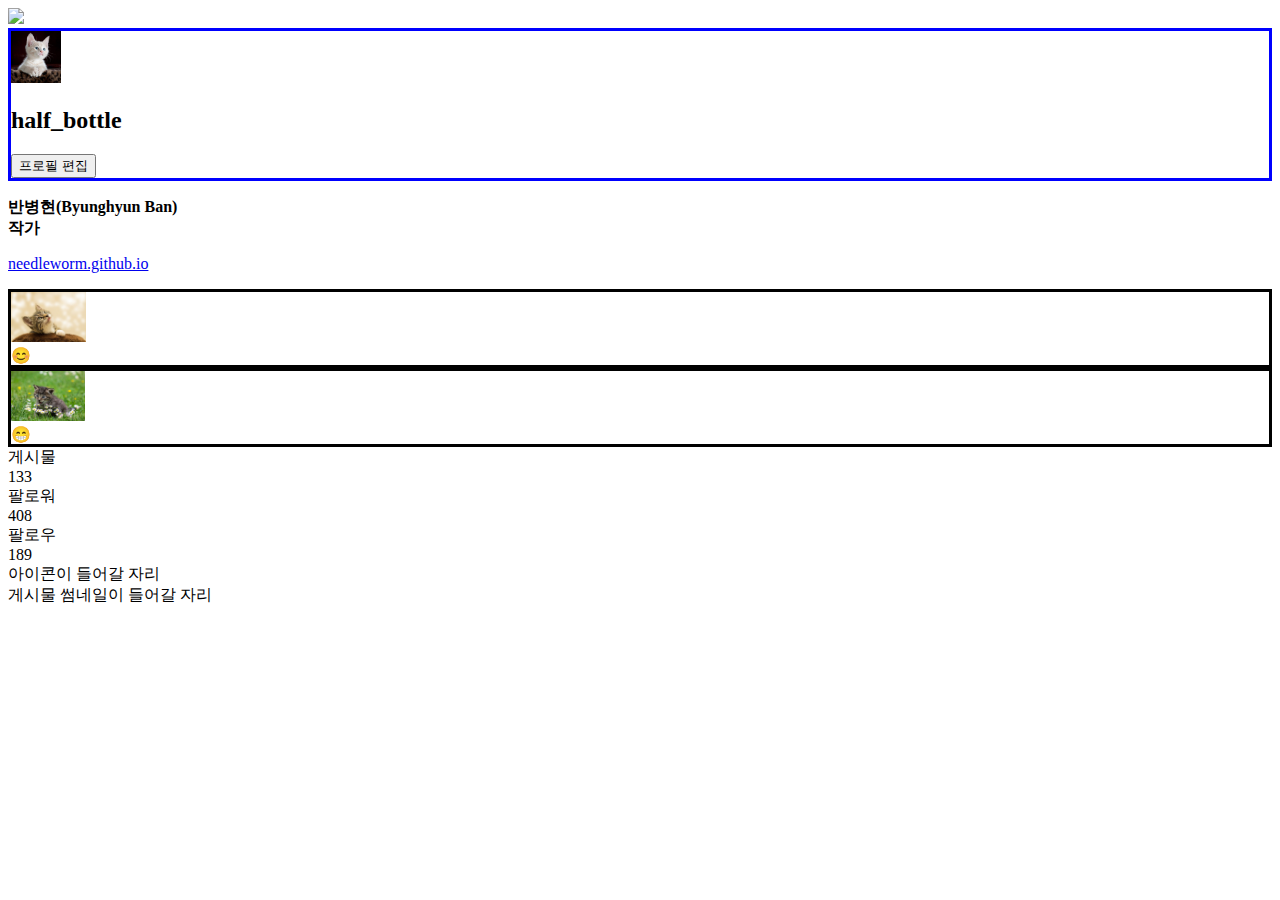
==== index.html @ 4adebb97 "style.css 추가" ====
<!DOCTYPE html>
<html lang="en">
<head>
    <meta charset="UTF-8">
    <meta http-equiv="X-UA-Compatible" content="IE=edge">
    <meta name="viewport" content="width=device-width, initial-scale=1.0">
    <link href = "style.css" rel="stylesheet">
    <title>Document</title>
</head>
<body>
    <div>
        <img src="https://www.booksr.co.kr/wp-content/uploads/2022/02/mainlogo.png"/>
    </div>
    <div id="profile">
        <img src="image/profile.jpg" width="50px"/>
        <div>
            <h2>half_bottle </h2>
            <button>프로필 편집 </button>
        </div>
    </div>
    
    <div>
        <p>
        <strong>
        반병현(Byunghyun Ban) </br>
        작가  
        </strong>
        </p>
        <p>
            <a href="https://needleworm.github.io">needleworm.github.io</a>
        </p> 
    </div>
    
    <div>
        <div class="highlight">
            <div>
                <img src="image/hl 1.jpg" height="50px"/>
            </div>
            <div>
                😊
            </div>
        </div>

        <div class="highlight">
            <div>
                <img src="image/hl 2.jpg" height="50px"/>
            </div>
            <div>
                😁
            </div>
        </div>
    </div>

    <div>
        <div>
            게시물 </br>
            133
        </div>
        <div>
            팔로워 </br>
            408
        </div>
        <div>
            팔로우 </br>
            189
        </div>
    </div>

    <div>아이콘이 들어갈 자리</div>
    <div>게시물 썸네일이 들어갈 자리</div>

</body>
</html>
---- style.css ----
<style>
    h2 {
        color:red;
    }
    .highlight {
        border:solid;
    }
    #profile {
        border:solid;
        border-color:blue;
    }
</style>
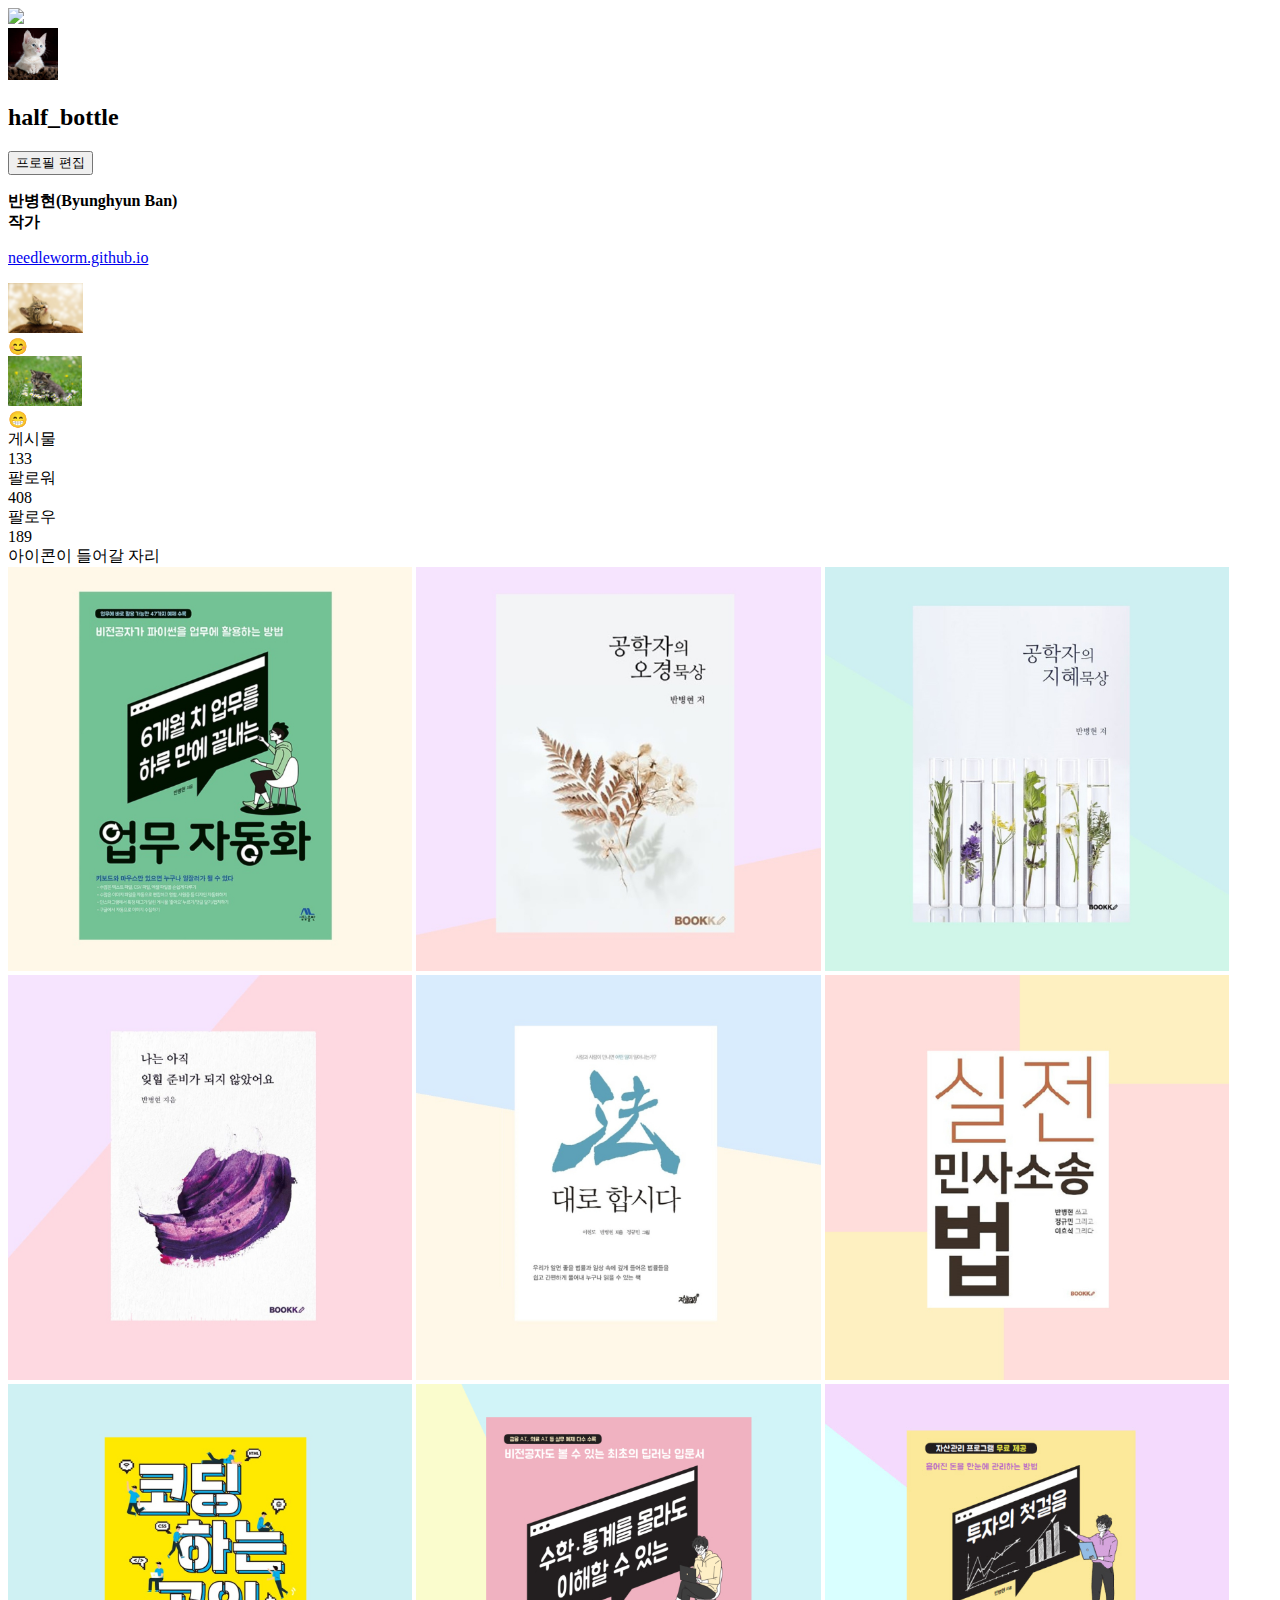
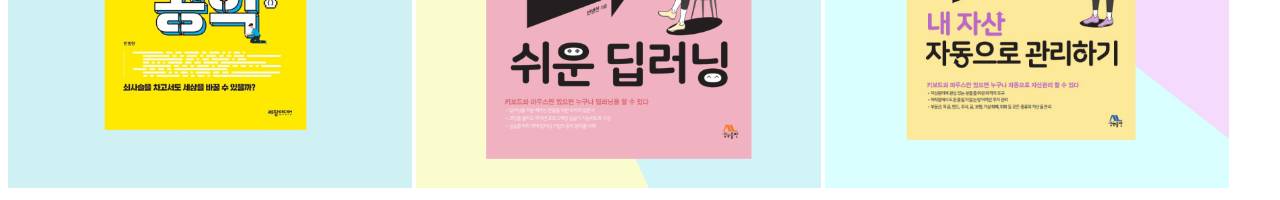
==== commit 311328a9: "thumbnails image" ====
--- a/index.html
+++ b/index.html
@@ -4,14 +4,13 @@
     <meta charset="UTF-8">
     <meta http-equiv="X-UA-Compatible" content="IE=edge">
     <meta name="viewport" content="width=device-width, initial-scale=1.0">
-    <link href = "style.css" rel="stylesheet">
     <title>Document</title>
 </head>
 <body>
     <div>
         <img src="https://www.booksr.co.kr/wp-content/uploads/2022/02/mainlogo.png"/>
     </div>
-    <div id="profile">
+    <div>
         <img src="image/profile.jpg" width="50px"/>
         <div>
             <h2>half_bottle </h2>
@@ -32,7 +31,7 @@
     </div>
     
     <div>
-        <div class="highlight">
+        <div>
             <div>
                 <img src="image/hl 1.jpg" height="50px"/>
             </div>
@@ -41,7 +40,7 @@
             </div>
         </div>
 
-        <div class="highlight">
+        <div>
             <div>
                 <img src="image/hl 2.jpg" height="50px"/>
             </div>
@@ -67,7 +66,17 @@
     </div>
 
     <div>아이콘이 들어갈 자리</div>
-    <div>게시물 썸네일이 들어갈 자리</div>
+    <div>
+        <img src="image/thumbnails/1.jpg" width = "32%"/>
+        <img src="image/thumbnails/2.jpg" width = "32%"/>
+        <img src="image/thumbnails/3.jpg" width = "32%"/>
+        <img src="image/thumbnails/4.jpg" width = "32%"/>
+        <img src="image/thumbnails/5.jpg" width = "32%"/>
+        <img src="image/thumbnails/6.jpg" width = "32%"/>
+        <img src="image/thumbnails/7.jpg" width = "32%"/>
+        <img src="image/thumbnails/8.jpg" width = "32%"/>
+        <img src="image/thumbnails/9.jpg" width = "32%"/>
+    </div>
 
 </body>
 </html>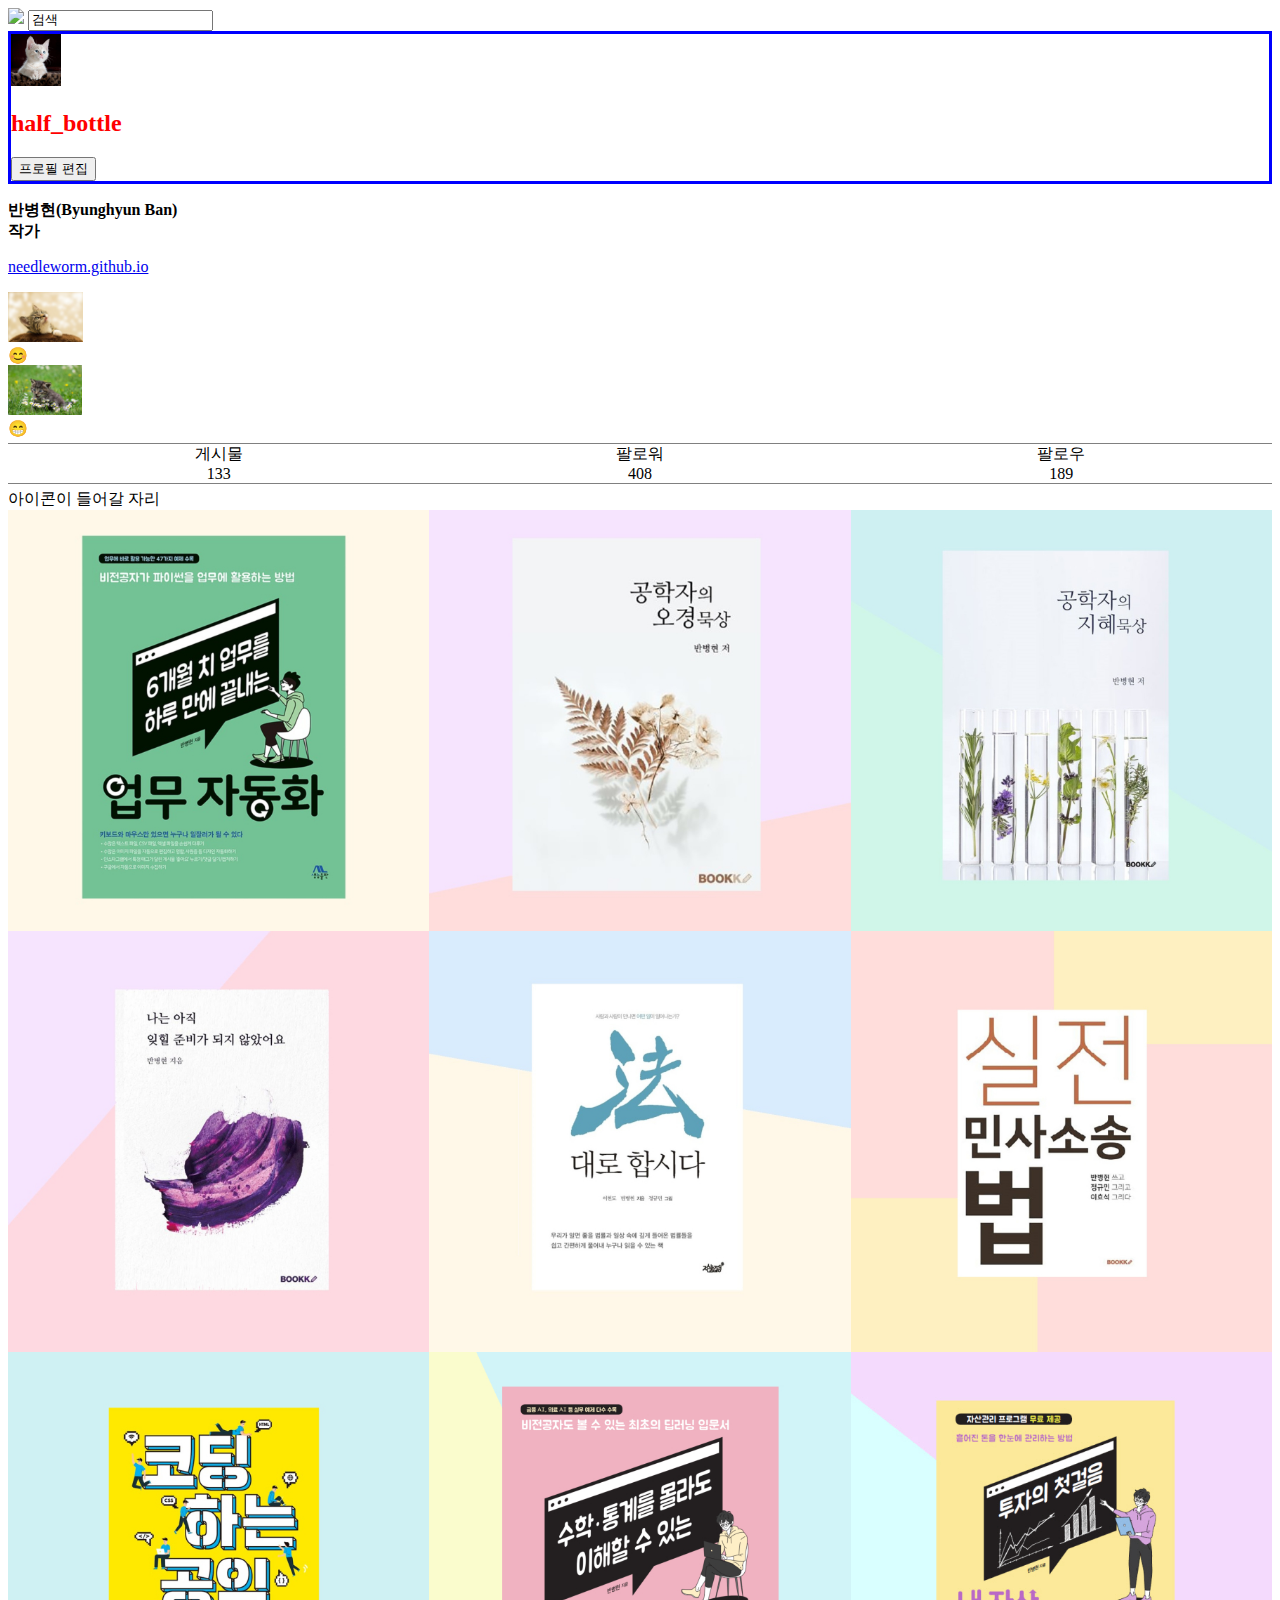
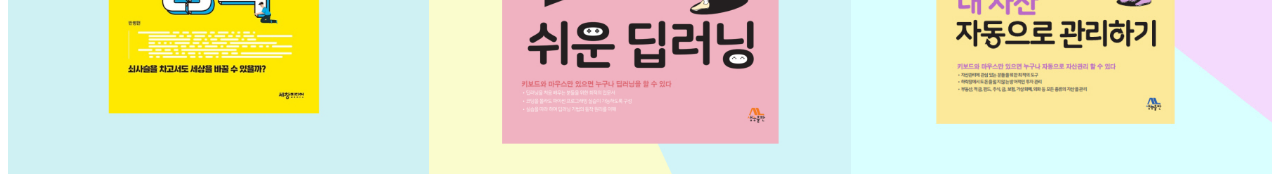
==== commit de9c1831: "css style 1" ====
--- a/index.html
+++ b/index.html
@@ -4,13 +4,15 @@
     <meta charset="UTF-8">
     <meta http-equiv="X-UA-Compatible" content="IE=edge">
     <meta name="viewport" content="width=device-width, initial-scale=1.0">
+    <link href="style.css" rel="stylesheet">
     <title>Document</title>
 </head>
 <body>
     <div>
         <img src="https://www.booksr.co.kr/wp-content/uploads/2022/02/mainlogo.png"/>
+        <input type="search" value="검색"/>
     </div>
-    <div>
+    <div id="profile">
         <img src="image/profile.jpg" width="50px"/>
         <div>
             <h2>half_bottle </h2>
@@ -50,16 +52,16 @@
         </div>
     </div>
 
-    <div>
-        <div>
+    <div id = "stat_bar">
+        <div class="stat">
             게시물 </br>
             133
         </div>
-        <div>
+        <div class="stat">
             팔로워 </br>
             408
         </div>
-        <div>
+        <div class="stat">
             팔로우 </br>
             189
         </div>
@@ -67,15 +69,21 @@
 
     <div>아이콘이 들어갈 자리</div>
     <div>
-        <img src="image/thumbnails/1.jpg" width = "32%"/>
-        <img src="image/thumbnails/2.jpg" width = "32%"/>
-        <img src="image/thumbnails/3.jpg" width = "32%"/>
-        <img src="image/thumbnails/4.jpg" width = "32%"/>
-        <img src="image/thumbnails/5.jpg" width = "32%"/>
-        <img src="image/thumbnails/6.jpg" width = "32%"/>
-        <img src="image/thumbnails/7.jpg" width = "32%"/>
-        <img src="image/thumbnails/8.jpg" width = "32%"/>
-        <img src="image/thumbnails/9.jpg" width = "32%"/>
+        <div class="thumbnail_grid">
+            <img src="image/thumbnails/1.jpg" class="thumbnail"/>
+            <img src="image/thumbnails/2.jpg" class="thumbnail"/>
+            <img src="image/thumbnails/3.jpg" class="thumbnail"/>
+        </div>
+        <div class="thumbnail_grid">
+            <img src="image/thumbnails/4.jpg" class="thumbnail"/>
+            <img src="image/thumbnails/5.jpg" class="thumbnail"/>
+            <img src="image/thumbnails/6.jpg" class="thumbnail"/>
+        </div>
+        <div class="thumbnail_grid">
+            <img src="image/thumbnails/7.jpg" class="thumbnail"/>
+            <img src="image/thumbnails/8.jpg" class="thumbnail"/>
+            <img src="image/thumbnails/9.jpg" class="thumbnail"/>
+        </div>
     </div>
 
 </body>
--- a/style.css
+++ b/style.css
@@ -0,0 +1,32 @@
+h2 {
+    color:red;
+}
+.highlight {
+    border:solid;
+}
+#profile {
+    border:solid;
+    border-color:blue;
+}
+.thumbnail_grid {
+    display:grid;
+    grid-template-columns: 1fr 1fr 1fr;
+}
+.thumbnail {
+    width: 100%;
+}
+
+#stat_bar {
+    display:grid;
+    grid-template-columns: 1fr 1fr 1fr;
+
+    border-top: 1px solid gray;
+    border-bottom: 1px solid gray;
+
+    margin-bottom: 5px;
+    margin-top: 5px;
+}
+
+.stat {
+    text-align: center;
+}
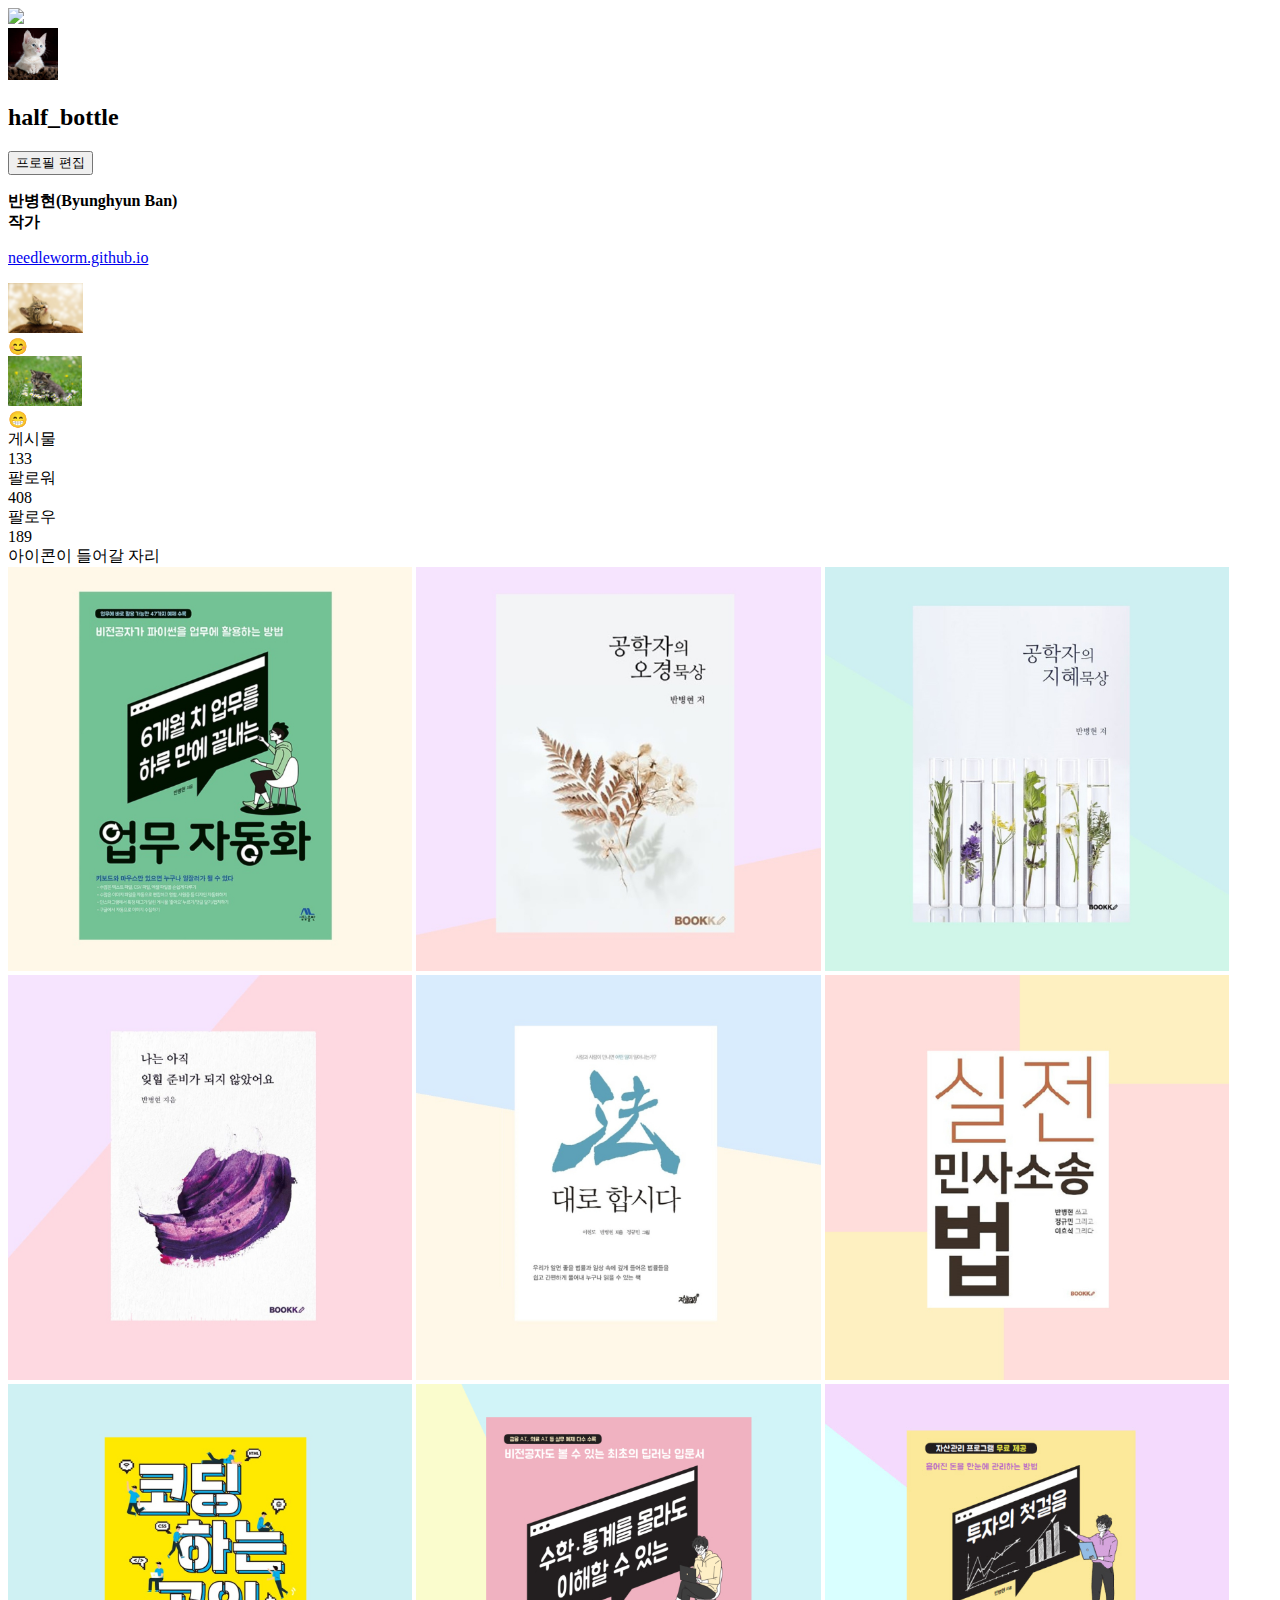
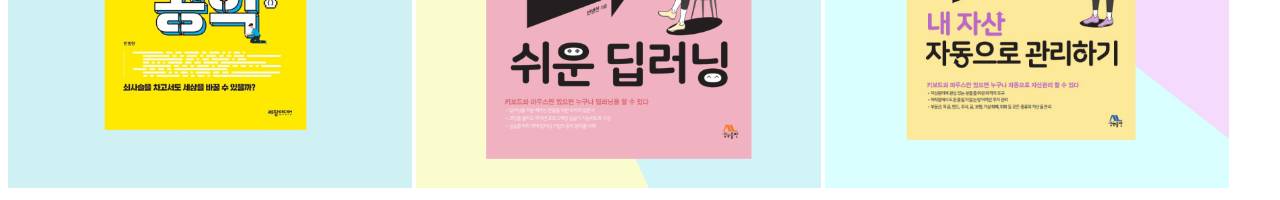
==== commit a6b9cd9e: "sync commnet" ====
--- a/index.html
+++ b/index.html
@@ -4,15 +4,13 @@
     <meta charset="UTF-8">
     <meta http-equiv="X-UA-Compatible" content="IE=edge">
     <meta name="viewport" content="width=device-width, initial-scale=1.0">
-    <link href="style.css" rel="stylesheet">
     <title>Document</title>
 </head>
 <body>
     <div>
         <img src="https://www.booksr.co.kr/wp-content/uploads/2022/02/mainlogo.png"/>
-        <input type="search" value="검색"/>
     </div>
-    <div id="profile">
+    <div>
         <img src="image/profile.jpg" width="50px"/>
         <div>
             <h2>half_bottle </h2>
@@ -29,7 +27,6 @@
         </p>
         <p>
             <a href="https://needleworm.github.io">needleworm.github.io</a>
-        </p> 
     </div>
     
     <div>
@@ -52,16 +49,16 @@
         </div>
     </div>
 
-    <div id = "stat_bar">
-        <div class="stat">
+    <div>
+        <div>
             게시물 </br>
             133
         </div>
-        <div class="stat">
+        <div>
             팔로워 </br>
             408
         </div>
-        <div class="stat">
+        <div>
             팔로우 </br>
             189
         </div>
@@ -69,21 +66,15 @@
 
     <div>아이콘이 들어갈 자리</div>
     <div>
-        <div class="thumbnail_grid">
-            <img src="image/thumbnails/1.jpg" class="thumbnail"/>
-            <img src="image/thumbnails/2.jpg" class="thumbnail"/>
-            <img src="image/thumbnails/3.jpg" class="thumbnail"/>
-        </div>
-        <div class="thumbnail_grid">
-            <img src="image/thumbnails/4.jpg" class="thumbnail"/>
-            <img src="image/thumbnails/5.jpg" class="thumbnail"/>
-            <img src="image/thumbnails/6.jpg" class="thumbnail"/>
-        </div>
-        <div class="thumbnail_grid">
-            <img src="image/thumbnails/7.jpg" class="thumbnail"/>
-            <img src="image/thumbnails/8.jpg" class="thumbnail"/>
-            <img src="image/thumbnails/9.jpg" class="thumbnail"/>
-        </div>
+        <img src="image/thumbnails/1.jpg" width = "32%"/>
+        <img src="image/thumbnails/2.jpg" width = "32%"/>
+        <img src="image/thumbnails/3.jpg" width = "32%"/>
+        <img src="image/thumbnails/4.jpg" width = "32%"/>
+        <img src="image/thumbnails/5.jpg" width = "32%"/>
+        <img src="image/thumbnails/6.jpg" width = "32%"/>
+        <img src="image/thumbnails/7.jpg" width = "32%"/>
+        <img src="image/thumbnails/8.jpg" width = "32%"/>
+        <img src="image/thumbnails/9.jpg" width = "32%"/>
     </div>
 
 </body>
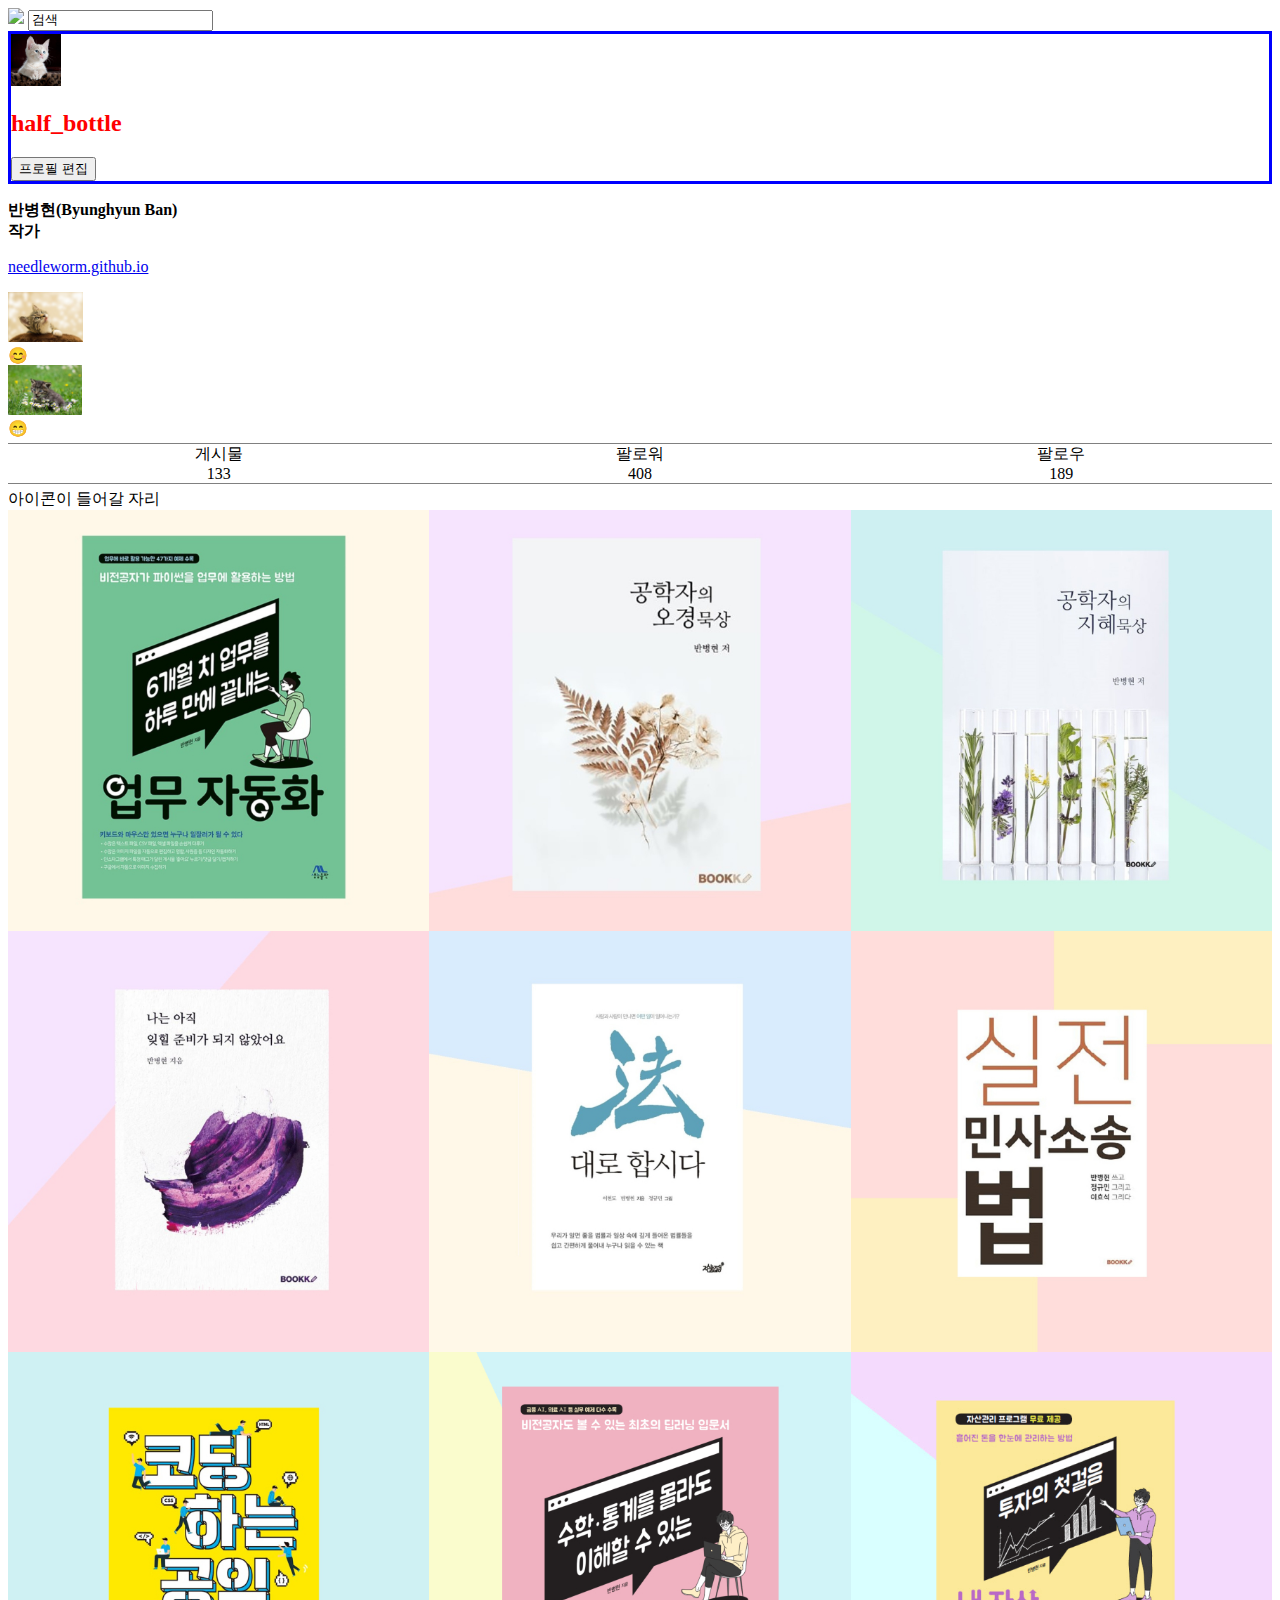
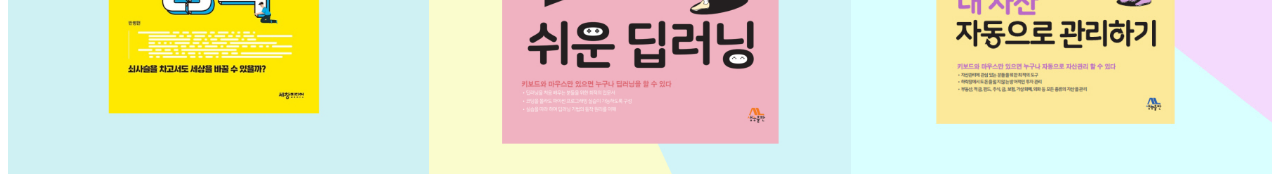
==== commit 0b3504c5: "Merge branch 'master' of https://github.com/maxwell0212/mrBan_insta" ====
--- a/index.html
+++ b/index.html
@@ -4,13 +4,15 @@
     <meta charset="UTF-8">
     <meta http-equiv="X-UA-Compatible" content="IE=edge">
     <meta name="viewport" content="width=device-width, initial-scale=1.0">
+    <link href="style.css" rel="stylesheet">
     <title>Document</title>
 </head>
 <body>
     <div>
         <img src="https://www.booksr.co.kr/wp-content/uploads/2022/02/mainlogo.png"/>
+        <input type="search" value="검색"/>
     </div>
-    <div>
+    <div id="profile">
         <img src="image/profile.jpg" width="50px"/>
         <div>
             <h2>half_bottle </h2>
@@ -49,16 +51,16 @@
         </div>
     </div>
 
-    <div>
-        <div>
+    <div id = "stat_bar">
+        <div class="stat">
             게시물 </br>
             133
         </div>
-        <div>
+        <div class="stat">
             팔로워 </br>
             408
         </div>
-        <div>
+        <div class="stat">
             팔로우 </br>
             189
         </div>
@@ -66,15 +68,21 @@
 
     <div>아이콘이 들어갈 자리</div>
     <div>
-        <img src="image/thumbnails/1.jpg" width = "32%"/>
-        <img src="image/thumbnails/2.jpg" width = "32%"/>
-        <img src="image/thumbnails/3.jpg" width = "32%"/>
-        <img src="image/thumbnails/4.jpg" width = "32%"/>
-        <img src="image/thumbnails/5.jpg" width = "32%"/>
-        <img src="image/thumbnails/6.jpg" width = "32%"/>
-        <img src="image/thumbnails/7.jpg" width = "32%"/>
-        <img src="image/thumbnails/8.jpg" width = "32%"/>
-        <img src="image/thumbnails/9.jpg" width = "32%"/>
+        <div class="thumbnail_grid">
+            <img src="image/thumbnails/1.jpg" class="thumbnail"/>
+            <img src="image/thumbnails/2.jpg" class="thumbnail"/>
+            <img src="image/thumbnails/3.jpg" class="thumbnail"/>
+        </div>
+        <div class="thumbnail_grid">
+            <img src="image/thumbnails/4.jpg" class="thumbnail"/>
+            <img src="image/thumbnails/5.jpg" class="thumbnail"/>
+            <img src="image/thumbnails/6.jpg" class="thumbnail"/>
+        </div>
+        <div class="thumbnail_grid">
+            <img src="image/thumbnails/7.jpg" class="thumbnail"/>
+            <img src="image/thumbnails/8.jpg" class="thumbnail"/>
+            <img src="image/thumbnails/9.jpg" class="thumbnail"/>
+        </div>
     </div>
 
 </body>
--- a/style.css
+++ b/style.css
@@ -0,0 +1,32 @@
+h2 {
+    color:red;
+}
+.highlight {
+    border:solid;
+}
+#profile {
+    border:solid;
+    border-color:blue;
+}
+.thumbnail_grid {
+    display:grid;
+    grid-template-columns: 1fr 1fr 1fr;
+}
+.thumbnail {
+    width: 100%;
+}
+
+#stat_bar {
+    display:grid;
+    grid-template-columns: 1fr 1fr 1fr;
+
+    border-top: 1px solid gray;
+    border-bottom: 1px solid gray;
+
+    margin-bottom: 5px;
+    margin-top: 5px;
+}
+
+.stat {
+    text-align: center;
+}
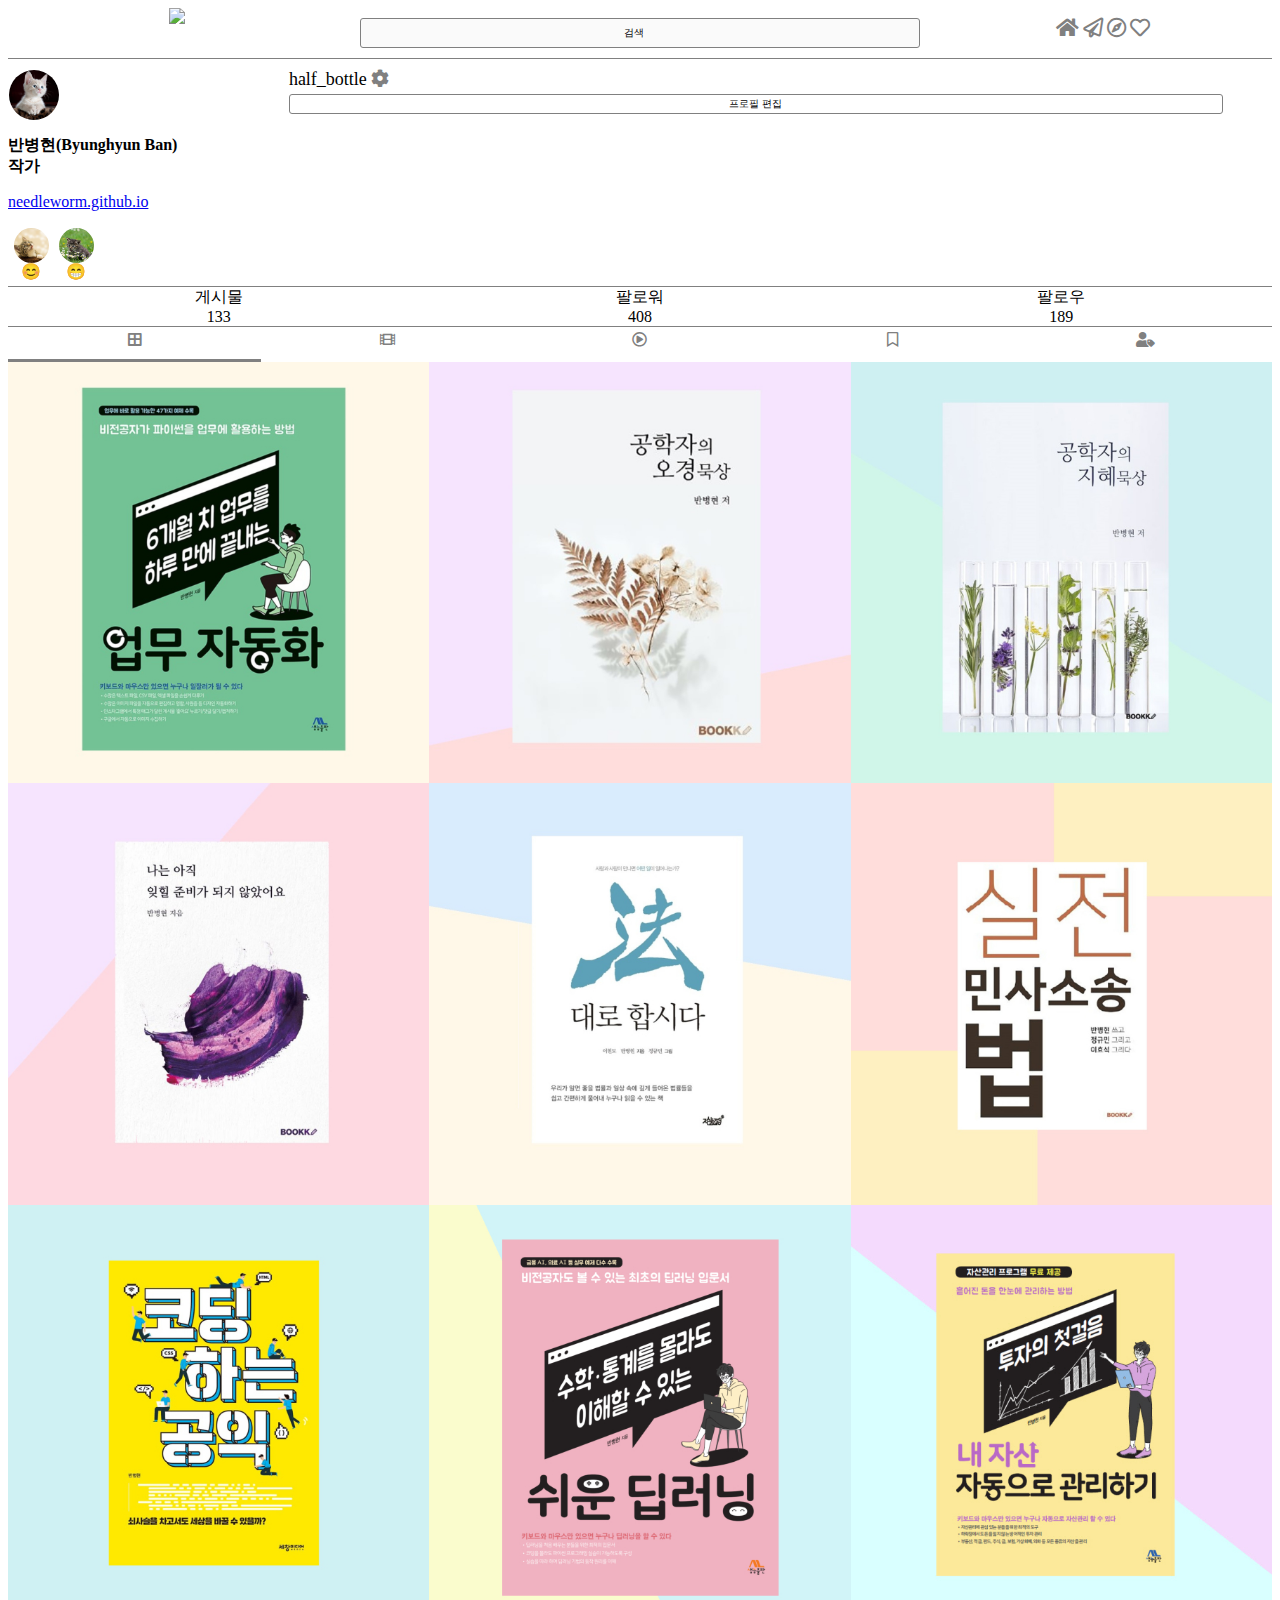
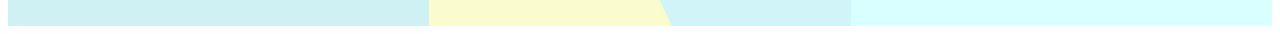
==== commit fcf8694a: "css test" ====
--- a/index.html
+++ b/index.html
@@ -5,17 +5,28 @@
     <meta http-equiv="X-UA-Compatible" content="IE=edge">
     <meta name="viewport" content="width=device-width, initial-scale=1.0">
     <link href="style.css" rel="stylesheet">
+    <link href="https://pro.fontawesome.com/releases/v5.10.0/css/all.css" rel="stylesheet"/>
     <title>Document</title>
 </head>
 <body>
-    <div>
+    <div id="top">
         <img src="https://www.booksr.co.kr/wp-content/uploads/2022/02/mainlogo.png"/>
         <input type="search" value="검색"/>
+        <div>
+            <i class="fas fa-home"></i>
+            <i class="far fa-paper-plane"></i>
+            <i class="far fa-compass"></i>
+            <i class="far fa-heart"></i>
+        </div>
     </div>
     <div id="profile">
-        <img src="image/profile.jpg" width="50px"/>
-        <div>
-            <h2>half_bottle </h2>
+        <div id="profile_pic">
+            <img class="circle_pic" src="image/profile.jpg" width="50px"/>
+        </div>
+        <div id="profile_info">
+            <div id="id">
+                half_bottle <i class="fas fa-cog"></i> 
+            </div>
             <button>프로필 편집 </button>
         </div>
     </div>
@@ -31,24 +42,25 @@
             <a href="https://needleworm.github.io">needleworm.github.io</a>
     </div>
     
-    <div>
-        <div>
-            <div>
-                <img src="image/hl 1.jpg" height="50px"/>
+    <div id="highlight_area">
+        <div class="highlight">
+            <div class="highlight_pic">
+                <img class="circle_pic" src="image/hl 1.jpg" height="50px"/>
             </div>
             <div>
                 😊
             </div>
         </div>
 
-        <div>
-            <div>
-                <img src="image/hl 2.jpg" height="50px"/>
+        <div class="highlight">
+            <div class="highlight_pic">
+                <img class="circle_pic" src="image/hl 2.jpg" height="50px"/>
             </div>
             <div>
                 😁
             </div>
         </div>
+        <div></div>
     </div>
 
     <div id = "stat_bar">
@@ -66,7 +78,14 @@
         </div>
     </div>
 
-    <div>아이콘이 들어갈 자리</div>
+    <div id="sub_icons">
+        <div class="selected"><i class="fas fa-border-all"></i></div> 
+        <div><i class="fas fa-film"></i></div>
+        <div><i class="far fa-play-circle"></i></div>
+        <div><i class="far fa-bookmark"></i></div>
+        <div><i class="fas fa-user-tag"></i></div>
+    </div>
+    
     <div>
         <div class="thumbnail_grid">
             <img src="image/thumbnails/1.jpg" class="thumbnail"/>
--- a/style.css
+++ b/style.css
@@ -1,12 +1,17 @@
 h2 {
     color:red;
 }
-.highlight {
-    border:solid;
+
+#profile {
+    display: grid;
+    grid-template-columns: 1fr 3.5fr;
 }
-#profile {
-    border:solid;
-    border-color:blue;
+
+#profile_info {
+    display: grid;
+    grid-template-rows: 1fr 1fr;
+
+    height: 50px;
 }
 .thumbnail_grid {
     display:grid;
@@ -30,3 +35,112 @@
 .stat {
     text-align: center;
 }
+
+.circle_pic {
+    border: solid white 1px;
+    border-radius: 50%;
+
+    width: 100%;
+    height: 100%;
+    object-fit: cover;
+}
+
+#profile_pic{
+    width: 50px;
+    height: 50px;
+}
+
+.highlight_pic {
+    width: 35px;
+    height: 35px;
+
+    margin-left: auto;
+    margin-right: auto;
+}
+
+#highlight_area {
+    display: grid;
+    grid-template-columns: 45px 45px 1fr;
+}
+
+.highlight {
+    text-align: center;
+}
+
+#id {
+    font-size: 18px;
+    font-weight: 100;
+}
+
+button {
+    height: 80%;
+    width: 95%;
+
+    font-size: 10px;
+    background-color: white;
+    border: solid gray 1px;
+    border-radius: 3px;
+}
+
+#top {
+    display: grid;
+    grid-template-columns: 4fr 7fr 4fr;
+    height: 50px;
+
+    border-bottom: solid gray 0.1px;
+    margin-bottom: 10px;
+}
+
+#top img {
+    margin-left: auto;
+    margin-right: auto;
+
+    height: 100%;
+    object-fit: contain;
+}
+
+#top input {
+    height: 60%;
+    width: 95%;
+
+    margin-left: auto;
+    margin-right: auto;
+    margin-top: auto;
+    margin-bottom: auto;
+
+    text-align: center;
+    background-color: rgb(250, 250, 250);
+
+    border: solid gray 1px;
+    border-radius: 3px;
+
+    font-size: 10px;
+    font-weight: 100;
+}
+
+i{
+    color: gray;
+}
+
+#top i {
+    font-size: 20px;
+}
+
+#top div {
+    text-align: center;
+    padding-top: 10px;
+}
+
+#sub_icons{
+    display: grid;
+    grid-template-columns: 1fr 1fr 1fr 1fr 1fr;
+
+    text-align: center;
+    font-size: 15px;
+
+    height: 30px;
+}
+
+.selected {
+    border-bottom: solid gray 3px;
+}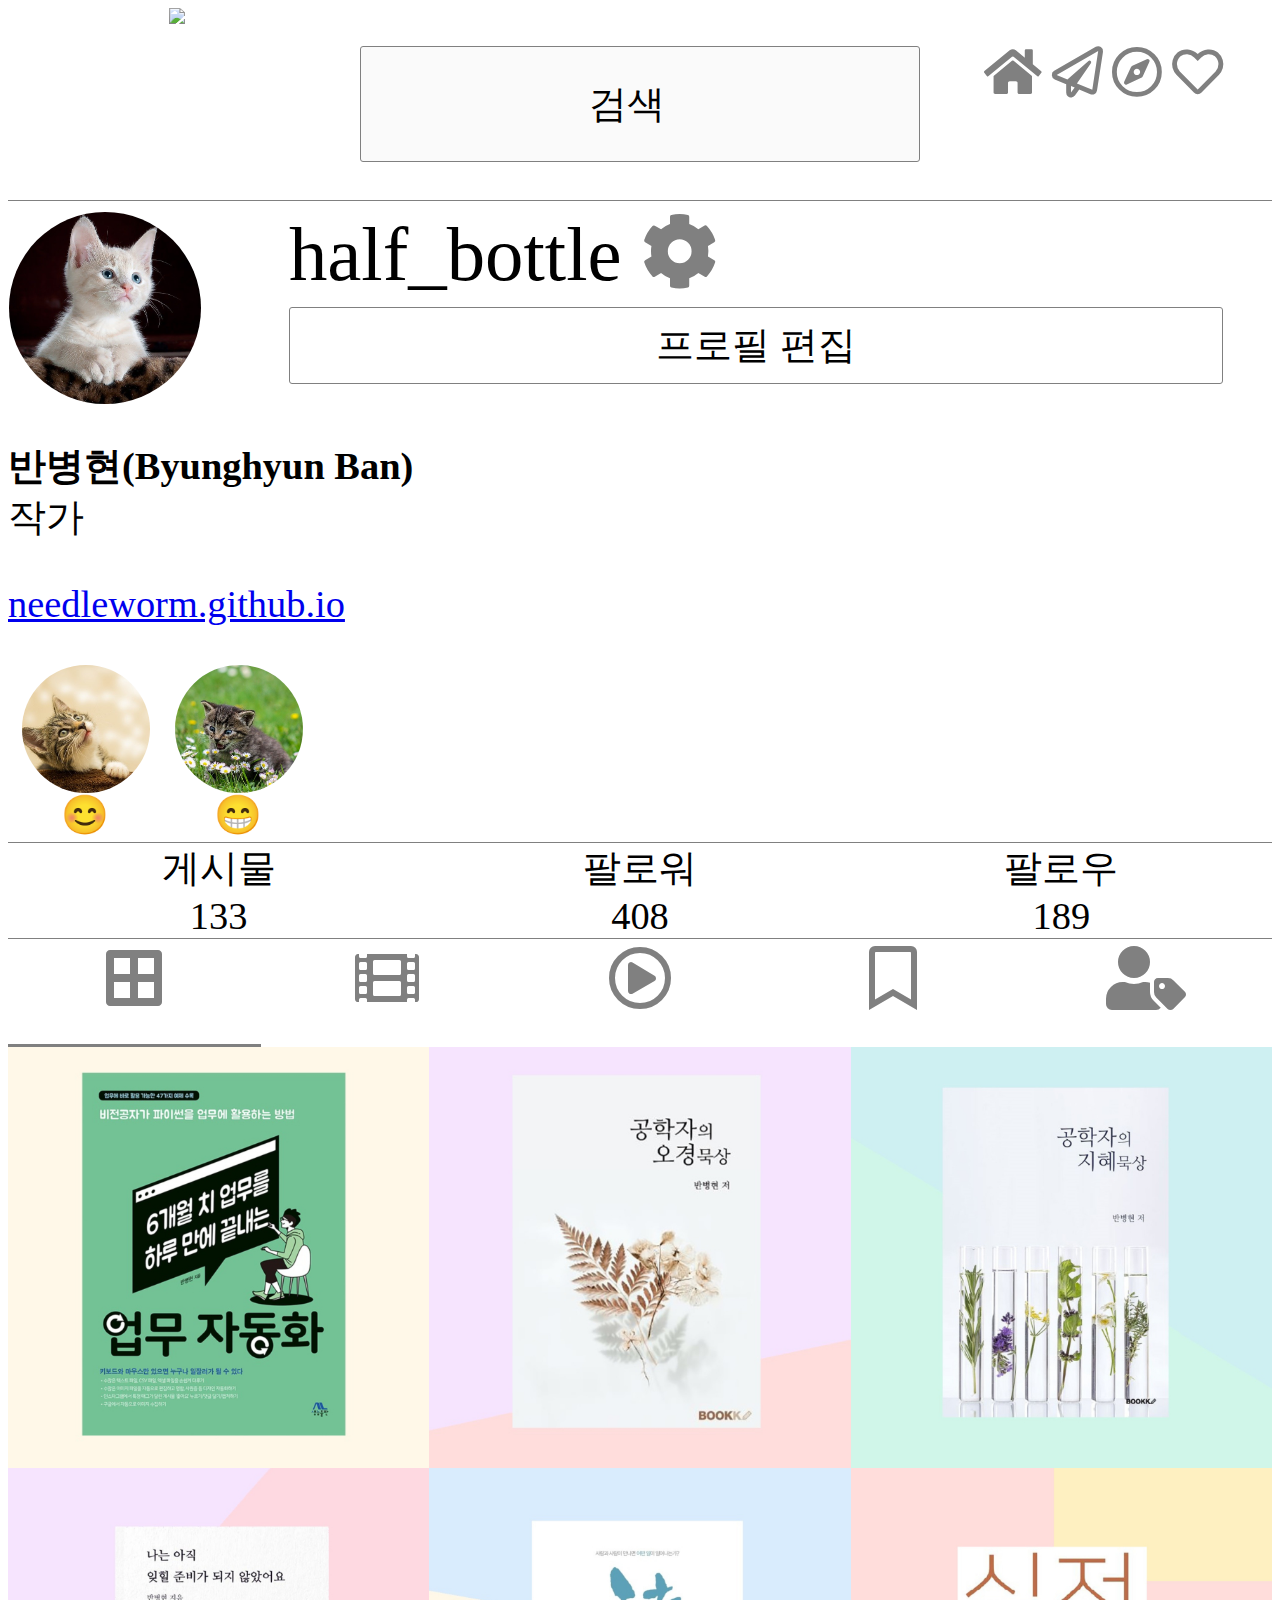
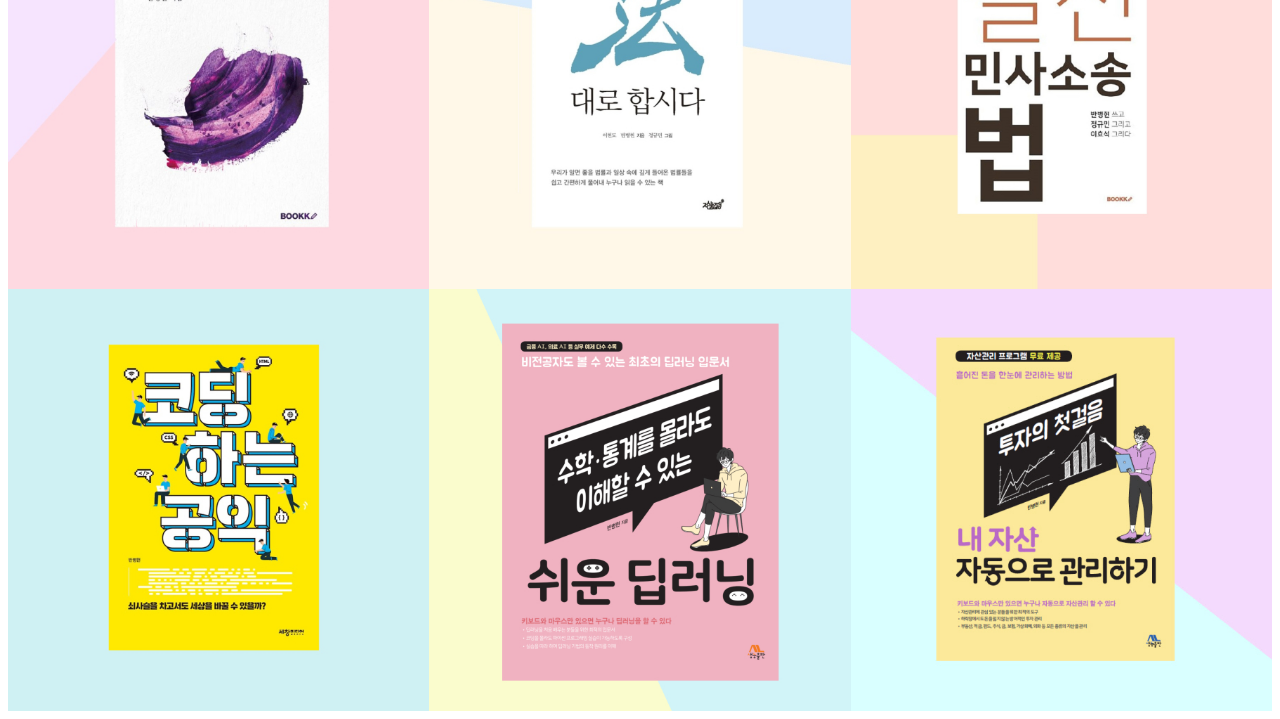
==== commit 7403ed40: "js event handler3" ====
--- a/index.html
+++ b/index.html
@@ -6,6 +6,7 @@
     <meta name="viewport" content="width=device-width, initial-scale=1.0">
     <link href="style.css" rel="stylesheet">
     <link href="https://pro.fontawesome.com/releases/v5.10.0/css/all.css" rel="stylesheet"/>
+    <script src="script.js"></script>
     <title>Document</title>
 </head>
 <body>
@@ -25,7 +26,8 @@
         </div>
         <div id="profile_info">
             <div id="id">
-                half_bottle <i class="fas fa-cog"></i> 
+                <span>half_bottle</span>
+                <i class="fas fa-cog"></i> 
             </div>
             <button>프로필 편집 </button>
         </div>
@@ -33,13 +35,12 @@
     
     <div>
         <p>
-        <strong>
-        반병현(Byunghyun Ban) </br>
-        작가  
-        </strong>
+        <strong id="userInfo">반병현(Byunghyun Ban)</strong></br>
+        <span id="summary">작가</span>  
         </p>
-        <p>
+        <p id="profileDetail">
             <a href="https://needleworm.github.io">needleworm.github.io</a>
+        </p>
     </div>
     
     <div id="highlight_area">
--- a/style.css
+++ b/style.css
@@ -1,3 +1,7 @@
+body {
+    font-size: 3vw;
+}
+
 h2 {
     color:red;
 }
@@ -11,7 +15,7 @@
     display: grid;
     grid-template-rows: 1fr 1fr;
 
-    height: 50px;
+    height: 15vw;
 }
 .thumbnail_grid {
     display:grid;
@@ -46,21 +50,20 @@
 }
 
 #profile_pic{
-    width: 50px;
-    height: 50px;
+    width: 15vw;
+    height: 15vw;
 }
 
 .highlight_pic {
-    width: 35px;
-    height: 35px;
-
+    width: 10vw;
+    height: 10vw;
     margin-left: auto;
     margin-right: auto;
 }
 
 #highlight_area {
     display: grid;
-    grid-template-columns: 45px 45px 1fr;
+    grid-template-columns: 12vw 12vw 1fr;
 }
 
 .highlight {
@@ -68,7 +71,7 @@
 }
 
 #id {
-    font-size: 18px;
+    font-size: 6vw;
     font-weight: 100;
 }
 
@@ -76,7 +79,7 @@
     height: 80%;
     width: 95%;
 
-    font-size: 10px;
+    font-size: 3vw;
     background-color: white;
     border: solid gray 1px;
     border-radius: 3px;
@@ -85,8 +88,8 @@
 #top {
     display: grid;
     grid-template-columns: 4fr 7fr 4fr;
-    height: 50px;
-
+    height: 15vw;
+    min-height: 15vw;
     border-bottom: solid gray 0.1px;
     margin-bottom: 10px;
 }
@@ -114,7 +117,7 @@
     border: solid gray 1px;
     border-radius: 3px;
 
-    font-size: 10px;
+    font-size: 3vw;
     font-weight: 100;
 }
 
@@ -123,12 +126,12 @@
 }
 
 #top i {
-    font-size: 20px;
+    font-size: 4vw;
 }
 
 #top div {
     text-align: center;
-    padding-top: 10px;
+    padding-top: 3vw;
 }
 
 #sub_icons{
@@ -136,9 +139,9 @@
     grid-template-columns: 1fr 1fr 1fr 1fr 1fr;
 
     text-align: center;
-    font-size: 15px;
+    font-size: 5vw;
 
-    height: 30px;
+    height: 8vw;
 }
 
 .selected {
